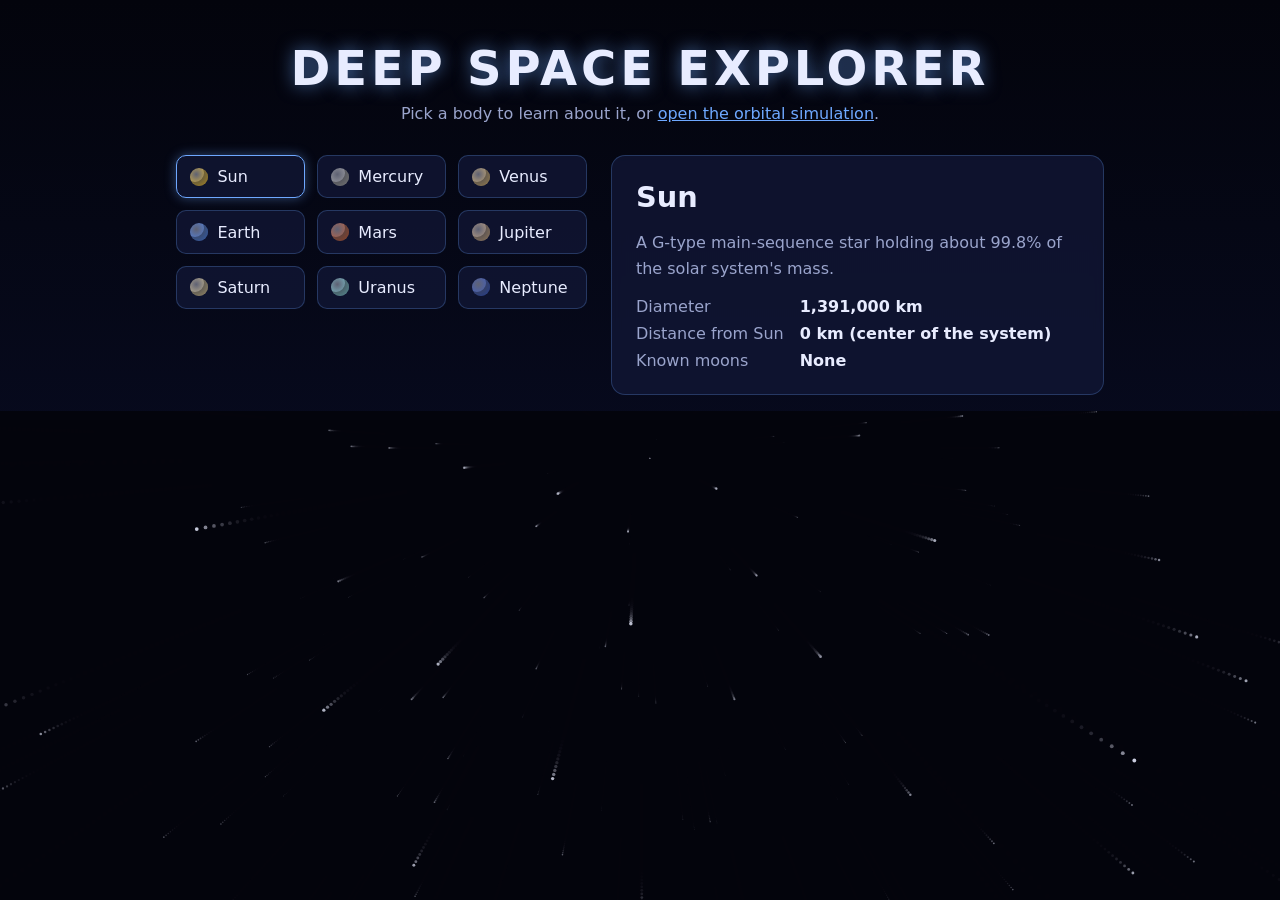
==== index.html @ c6b3490e "Add Space Explorer site files Co-Authored-By: Claude Opus 5.5 <noreply@anthropic.com> Claude-Session" ====
<!DOCTYPE html>
<html lang="en">
<head>
  <meta charset="UTF-8">
  <meta name="viewport" content="width=device-width, initial-scale=1.0">
  <title>Deep Space Explorer</title>
  <link rel="stylesheet" href="styles.css">
</head>
<body>
  <canvas id="stars" aria-hidden="true"></canvas>

  <header>
    <h1>Deep Space Explorer</h1>
    <p>Pick a body to learn about it, or <a href="simulation.html" style="color: var(--accent);">open the orbital simulation</a>.</p>
  </header>

  <main>
    <nav id="bodies" aria-label="Solar system bodies"></nav>

    <section id="info" aria-live="polite">
      <h2 id="name"></h2>
      <p id="desc"></p>
      <dl>
        <dt>Diameter</dt><dd id="diameter"></dd>
        <dt>Distance from Sun</dt><dd id="distance"></dd>
        <dt>Known moons</dt><dd id="moons"></dd>
      </dl>
    </section>
  </main>

  <script src="script.js"></script>
</body>
</html>
---- styles.css ----
:root {
  --bg-top: #03040c;
  --bg-bottom: #0b1030;
  --text: #e8ecff;
  --muted: #9aa4cc;
  --accent: #6ea8ff;
  --panel: rgba(18, 24, 56, 0.72);
  --border: rgba(110, 168, 255, 0.25);
}

* { box-sizing: border-box; }

html, body {
  margin: 0;
  min-height: 100%;
  font-family: system-ui, -apple-system, "Segoe UI", Roboto, sans-serif;
  color: var(--text);
  background: linear-gradient(to bottom, var(--bg-top), var(--bg-bottom)) fixed;
}

#stars {
  position: fixed;
  inset: 0;
  width: 100%;
  height: 100%;
  z-index: -1;
}

header {
  text-align: center;
  padding: 2.5rem 1rem 1rem;
}

header h1 {
  margin: 0;
  font-size: clamp(1.8rem, 4vw, 3rem);
  letter-spacing: 0.08em;
  text-transform: uppercase;
  text-shadow: 0 0 18px rgba(110, 168, 255, 0.6);
}

header p {
  margin: 0.5rem 0 0;
  color: var(--muted);
}

main {
  max-width: 960px;
  margin: 0 auto;
  padding: 1rem;
  display: grid;
  gap: 1.5rem;
  grid-template-columns: 1fr;
}

@media (min-width: 720px) {
  main { grid-template-columns: 1fr 1.2fr; }
}

#bodies {
  display: grid;
  grid-template-columns: repeat(auto-fill, minmax(120px, 1fr));
  gap: 0.75rem;
  align-content: start;
}

#bodies button {
  display: flex;
  align-items: center;
  gap: 0.6rem;
  padding: 0.7rem 0.8rem;
  background: var(--panel);
  color: var(--text);
  border: 1px solid var(--border);
  border-radius: 10px;
  cursor: pointer;
  font: inherit;
  transition: transform 0.15s ease, border-color 0.15s ease;
}

#bodies button:hover,
#bodies button:focus-visible {
  transform: translateY(-2px);
  border-color: var(--accent);
  outline: none;
}

#bodies button[aria-pressed="true"] {
  border-color: var(--accent);
  box-shadow: 0 0 12px rgba(110, 168, 255, 0.4);
}

.dot {
  width: 18px;
  height: 18px;
  border-radius: 50%;
  flex-shrink: 0;
  box-shadow: inset -4px -4px 0 rgba(0, 0, 0, 0.35);
}

#info {
  background: var(--panel);
  border: 1px solid var(--border);
  border-radius: 14px;
  padding: 1.5rem;
  backdrop-filter: blur(6px);
}

#info h2 {
  margin: 0 0 0.5rem;
  font-size: 1.8rem;
}

#info p {
  color: var(--muted);
  line-height: 1.6;
}

#info dl {
  display: grid;
  grid-template-columns: auto 1fr;
  gap: 0.5rem 1rem;
  margin: 1rem 0 0;
}

#info dt {
  color: var(--muted);
}

#info dd {
  margin: 0;
  font-weight: 600;
}
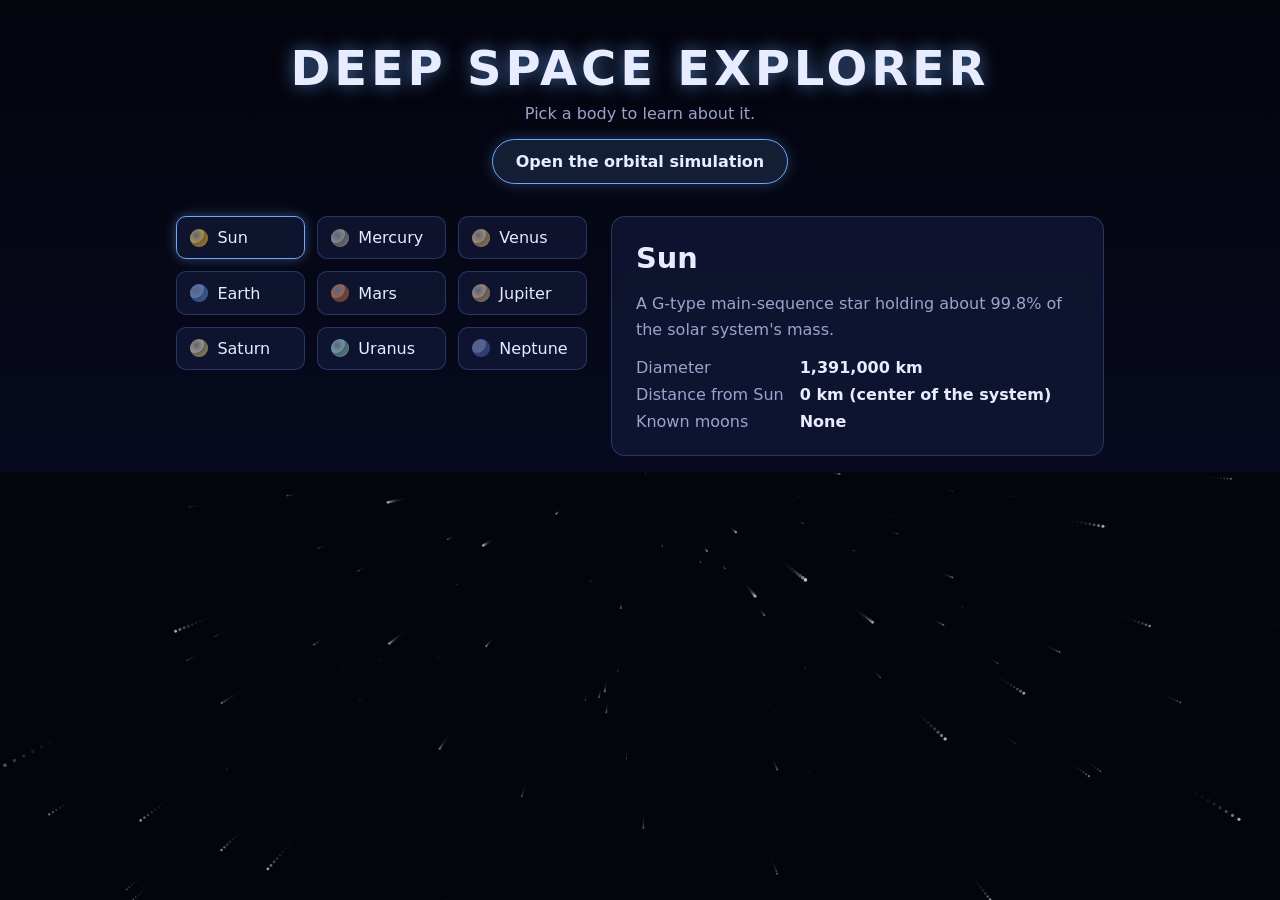
==== commit 96a8a703: "Add home screen icon and tune layout for phones Icon set (apple-touch-icon, Android manifest icons, " ====
--- a/index.html
+++ b/index.html
@@ -2,7 +2,16 @@
 <html lang="en">
 <head>
   <meta charset="UTF-8">
-  <meta name="viewport" content="width=device-width, initial-scale=1.0">
+  <meta name="viewport" content="width=device-width, initial-scale=1.0, viewport-fit=cover">
+  <meta name="theme-color" content="#03040c">
+  <meta name="apple-mobile-web-app-capable" content="yes">
+  <meta name="mobile-web-app-capable" content="yes">
+  <meta name="apple-mobile-web-app-status-bar-style" content="black-translucent">
+  <meta name="apple-mobile-web-app-title" content="Space">
+  <link rel="apple-touch-icon" href="icons/apple-touch-icon.png">
+  <link rel="icon" href="icons/icon.svg" type="image/svg+xml">
+  <link rel="icon" href="icons/favicon-32.png" sizes="32x32" type="image/png">
+  <link rel="manifest" href="manifest.webmanifest">
   <title>Deep Space Explorer</title>
   <link rel="stylesheet" href="styles.css">
 </head>
@@ -11,7 +20,8 @@
 
   <header>
     <h1>Deep Space Explorer</h1>
-    <p>Pick a body to learn about it, or <a href="simulation.html" style="color: var(--accent);">open the orbital simulation</a>.</p>
+    <p>Pick a body to learn about it.</p>
+    <a class="cta" href="simulation.html">Open the orbital simulation</a>
   </header>
 
   <main>
--- a/styles.css
+++ b/styles.css
@@ -26,9 +26,18 @@
   z-index: -1;
 }
 
+body {
+  padding-left: env(safe-area-inset-left);
+  padding-right: env(safe-area-inset-right);
+  padding-bottom: env(safe-area-inset-bottom);
+  -webkit-text-size-adjust: 100%;
+}
+
+button, select, input, a { touch-action: manipulation; }
+
 header {
   text-align: center;
-  padding: 2.5rem 1rem 1rem;
+  padding: max(2.5rem, env(safe-area-inset-top)) 1rem 1rem;
 }
 
 header h1 {
@@ -131,3 +140,35 @@
   margin: 0;
   font-weight: 600;
 }
+
+.cta {
+  display: inline-block;
+  margin-top: 1rem;
+  padding: 0.75rem 1.4rem;
+  border: 1px solid var(--accent);
+  border-radius: 999px;
+  color: var(--text);
+  background: rgba(110, 168, 255, 0.15);
+  text-decoration: none;
+  font-weight: 600;
+  box-shadow: 0 0 14px rgba(110, 168, 255, 0.3);
+}
+
+/* Phones: planets become a swipeable row so the details stay in view. */
+@media (max-width: 719px) {
+  header { padding-top: max(1.5rem, env(safe-area-inset-top)); }
+  #bodies {
+    display: flex;
+    overflow-x: auto;
+    scroll-snap-type: x proximity;
+    gap: 0.5rem;
+    margin: 0 -1rem;
+    padding: 0.25rem 1rem 0.5rem;
+    scrollbar-width: none;
+  }
+  #bodies::-webkit-scrollbar { display: none; }
+  #bodies button { flex: 0 0 auto; min-height: 44px; scroll-snap-align: start; }
+  #bodies button:hover { transform: none; }
+  #info { padding: 1.25rem; }
+  #info h2 { font-size: 1.5rem; }
+}
